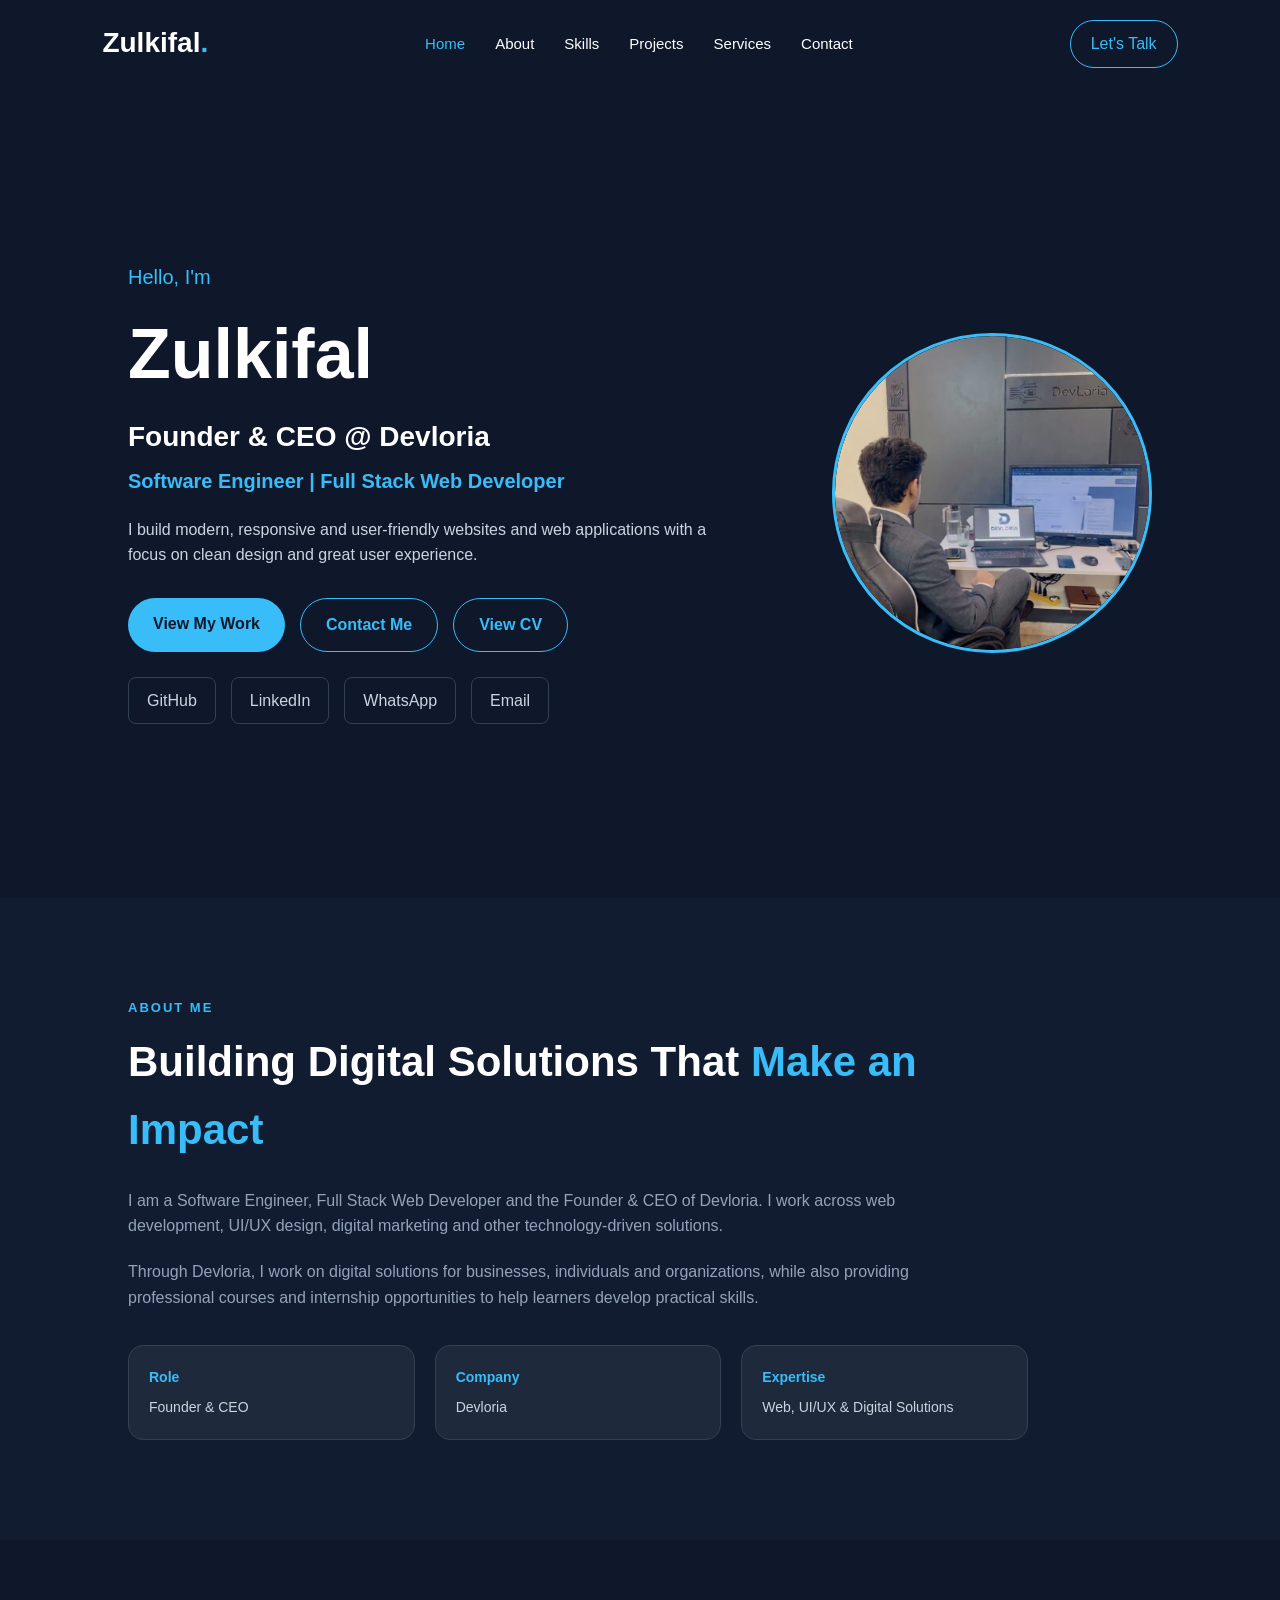
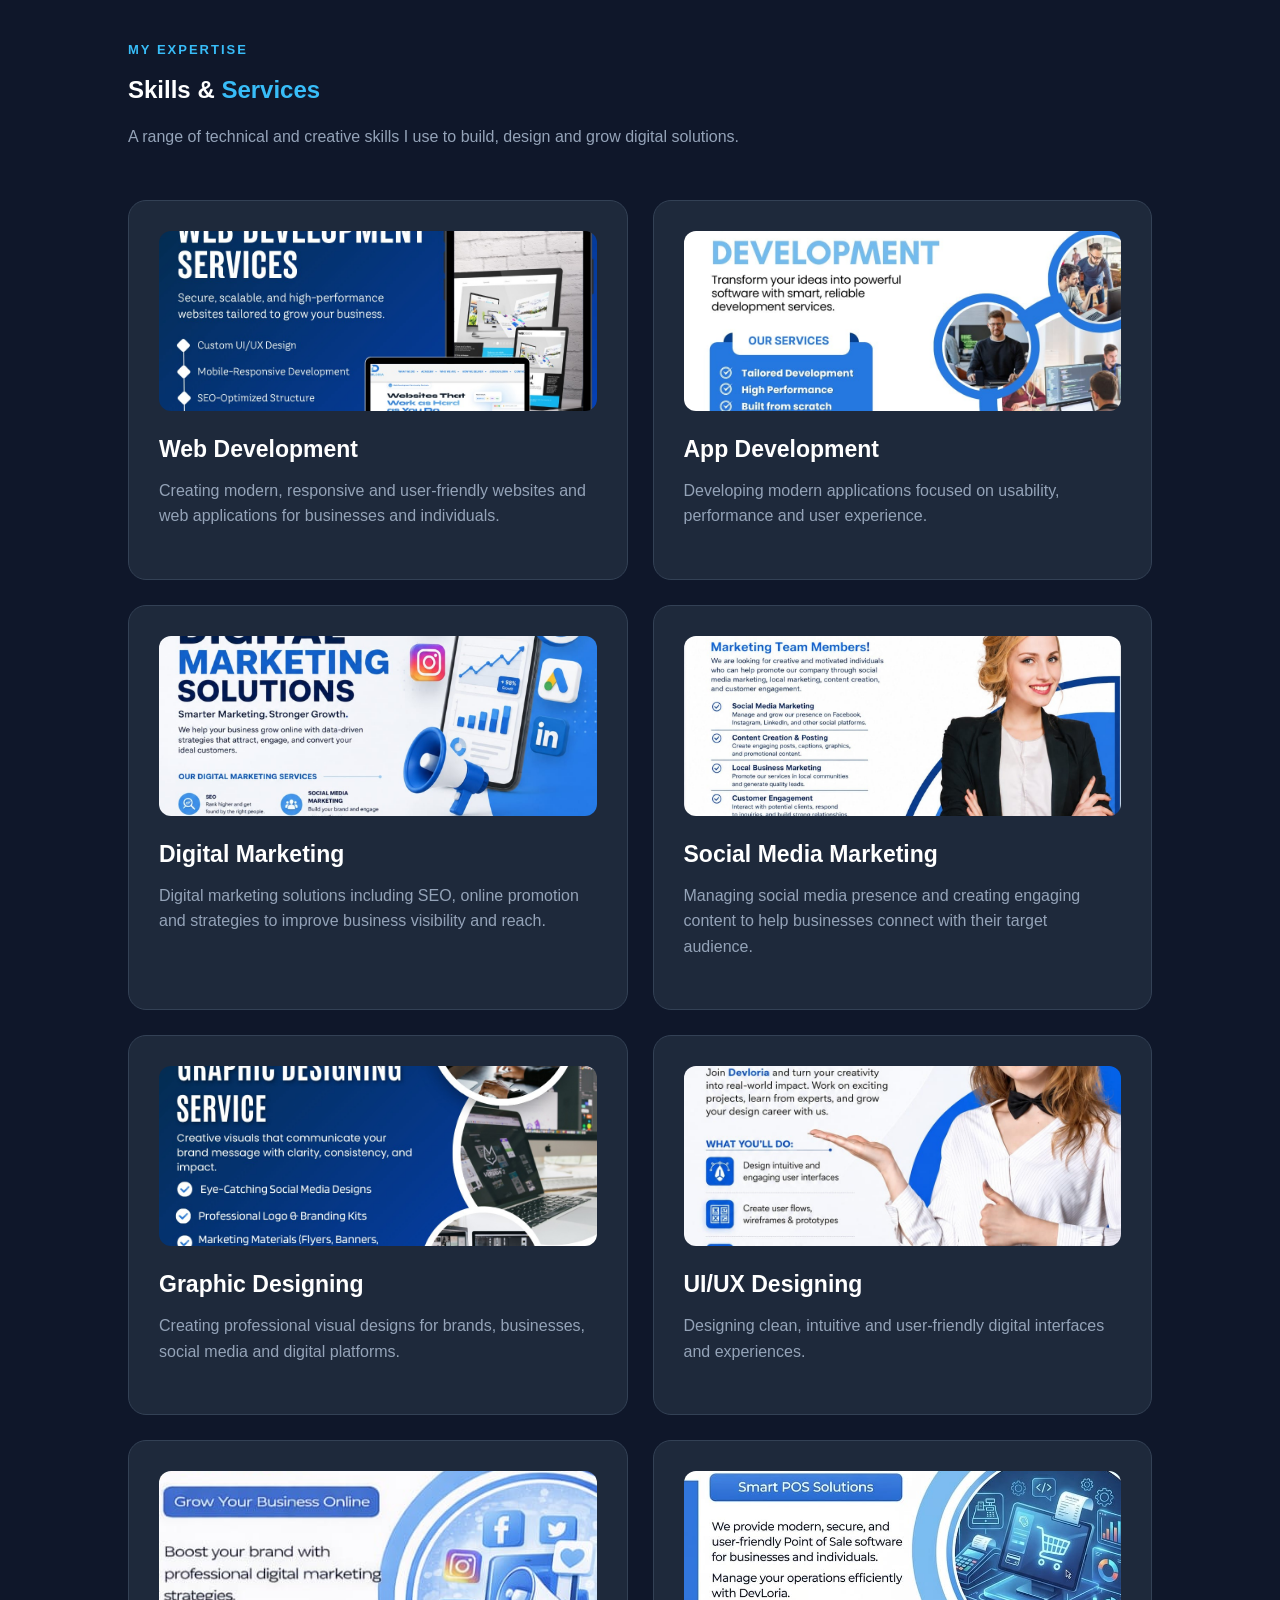
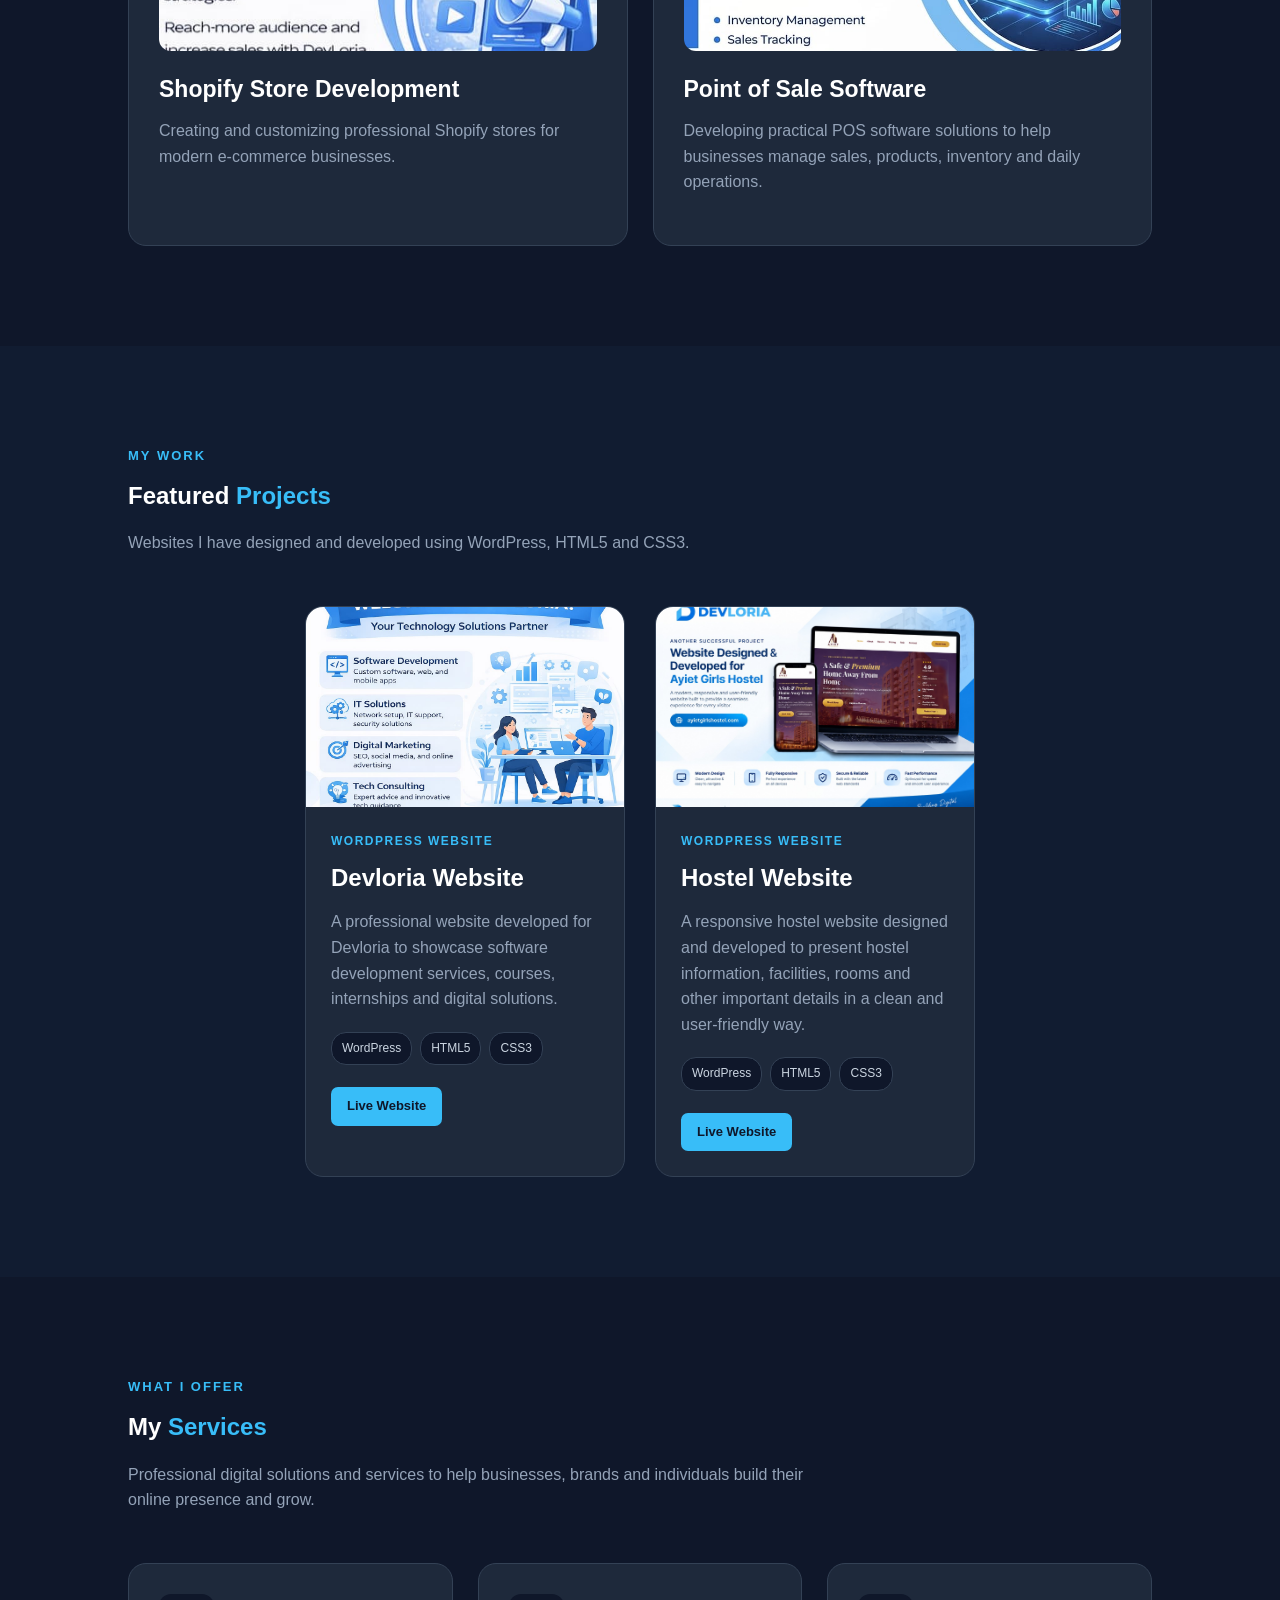
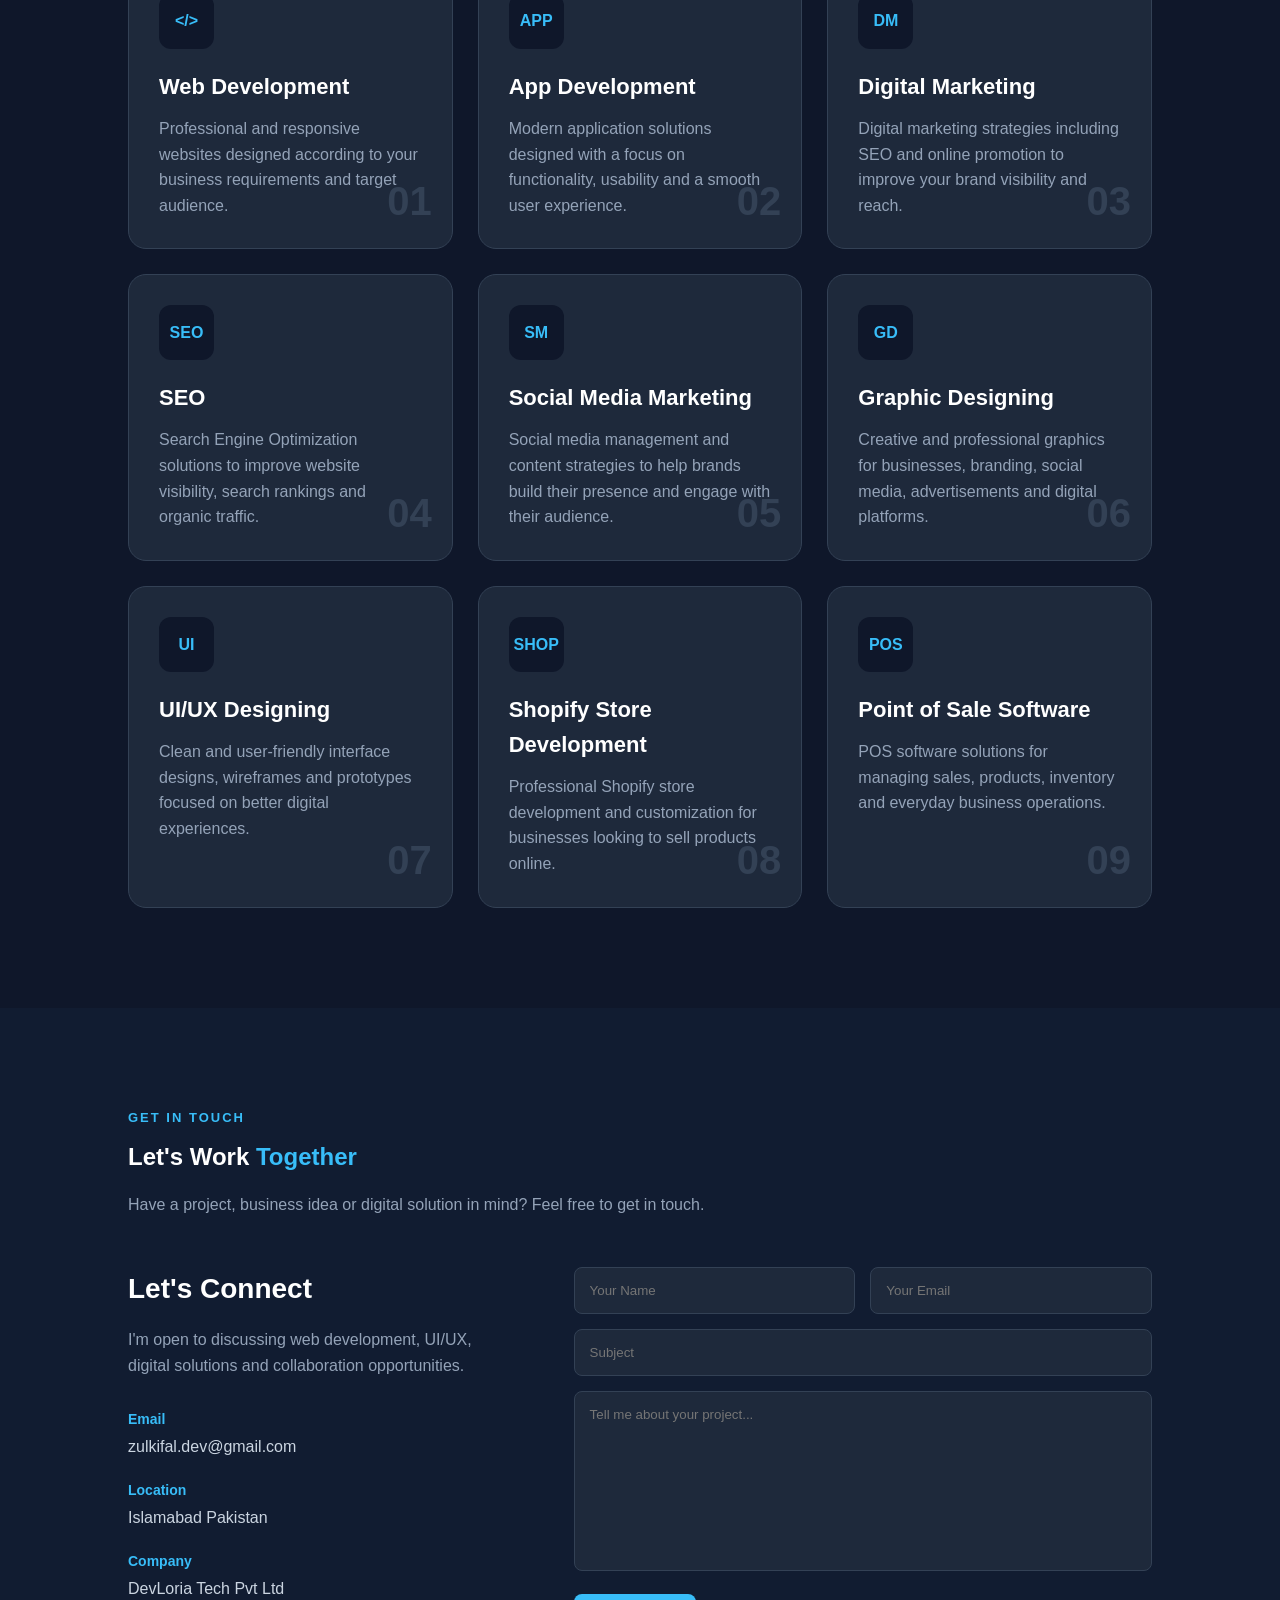
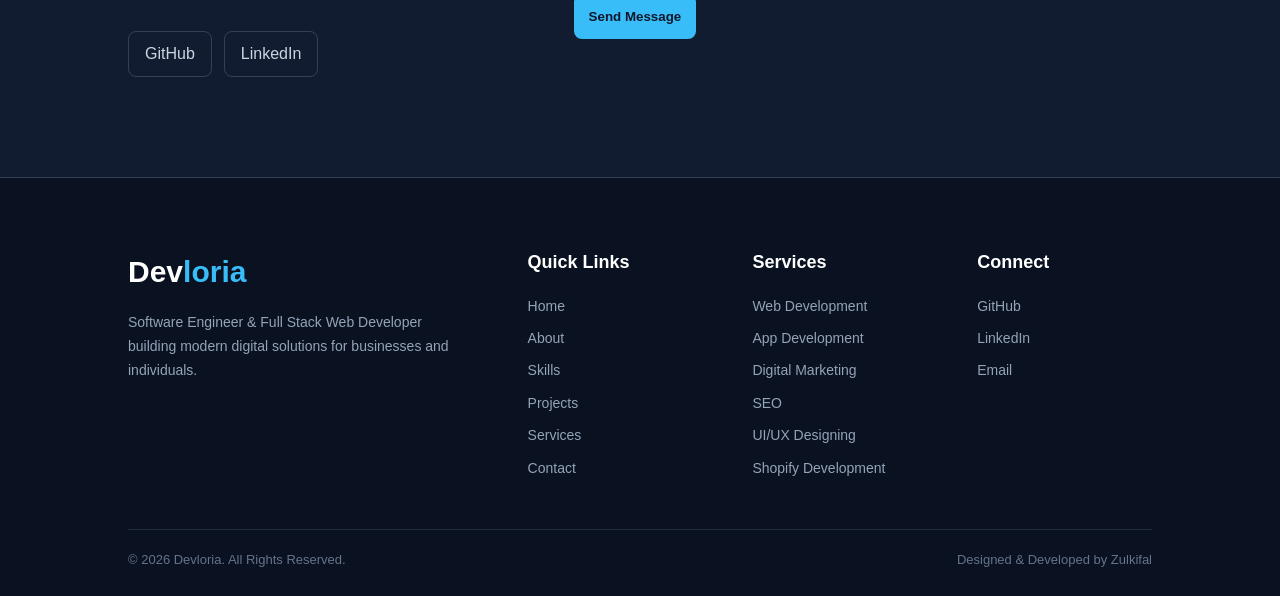
==== index.html @ 5f29190b "Initial commit" ====
<!DOCTYPE html>
<html lang="en">

<head>

    <!-- ================= BASIC META ================= -->

    <meta charset="UTF-8">

    <meta name="viewport" content="width=device-width, initial-scale=1.0">

    <meta name="author" content="Zulkifal">

    <meta
        name="description"
        content="Official portfolio of Zulkifal, Founder & CEO of Devloria, Software Engineer and Full Stack Web Developer specializing in web development, app development, UI/UX design and digital solutions."
    >

    <meta
        name="keywords"
        content="Zulkifal, Devloria, Software Engineer, Full Stack Web Developer, Web Development, App Development, UI/UX Designing, Digital Marketing, SEO, Social Media Marketing, Graphic Designing, Shopify, POS Software"
    >

    <meta name="robots" content="index, follow">


    <!-- ================= PAGE TITLE ================= -->

    <title>
        Zulkifal | Software Engineer & Full Stack Web Developer
    </title>


    <!-- ================= FAVICON ================= -->

    <link
        rel="icon"
        type="image/png"
        href="images/favicon.png"
    >


    <!-- ================= OPEN GRAPH ================= -->

    <meta
        property="og:title"
        content="Zulkifal | Software Engineer & Full Stack Web Developer"
    >

    <meta
        property="og:description"
        content="Portfolio of Zulkifal, Founder & CEO of Devloria, Software Engineer and Full Stack Web Developer."
    >

    <meta
        property="og:type"
        content="website"
    >

    <meta
        property="og:image"
        content="images/devloria.jpg"
    >


    <!-- ================= TWITTER / X ================= -->

    <meta
        name="twitter:card"
        content="summary_large_image"
    >

    <meta
        name="twitter:title"
        content="Zulkifal | Software Engineer & Full Stack Web Developer"
    >

    <meta
        name="twitter:description"
        content="Portfolio of Zulkifal, Founder & CEO of Devloria, Software Engineer and Full Stack Web Developer."
    >

    <meta
        name="twitter:image"
        content="images/devloria.jpg"
    >


    <!-- ================= CSS ================= -->

    <link
        rel="stylesheet"
        href="style.css"
    >

</head>


<body>


    <!-- =====================================================
         NAVBAR
    ====================================================== -->

    <header class="navbar">

        <div class="logo">
            Zulkifal<span>.</span>
        </div>

        <button class="menu-toggle" id="menu-toggle">
            ☰
        </button>

        <nav>

            <ul>

                <li>
                    <a href="#home">Home</a>
                </li>

                <li>
                    <a href="#about">About</a>
                </li>

                <li>
                    <a href="#skills">Skills</a>
                </li>

                <li>
                    <a href="#projects">Projects</a>
                </li>

                <li>
                    <a href="#services">Services</a>
                </li>

                <li>
                    <a href="#contact">Contact</a>
                </li>

            </ul>

        </nav>

        <a href="#contact" class="nav-btn">
            Let's Talk
        </a>

    </header>



    <!-- =====================================================
         HERO
    ====================================================== -->

    <section class="hero" id="home">

        <div class="hero-content">

            <p class="intro">
                Hello, I'm
            </p>

            <h1>
                Zulkifal
            </h1>

            <h2>
                Founder & CEO @ Devloria
            </h2>

            <h3>
                Software Engineer | Full Stack Web Developer
            </h3>

            <p class="description">
                I build modern, responsive and user-friendly
                websites and web applications with a focus on
                clean design and great user experience.
            </p>


            <div class="hero-buttons">

                <a
                    href="#projects"
                    class="primary-btn"
                >
                    View My Work
                </a>

                <a
                    href="#contact"
                    class="secondary-btn"
                >
                    Contact Me
                </a>

                <a href="files/Zulkifal-CV.pdf" class="secondary-btn" target="_blank">
    View CV
</a>

            </div>


            <div class="social-links">

                <a
                    href="https://github.com/zulkifalz"
                    target="_blank"
                >
                    GitHub
                </a>

                <a
                    href="https://www.linkedin.com/in/zulkifal-0a46193b8"
                    target="_blank"
                >
                    LinkedIn
                </a>

                <a
               href="https://wa.me/923488555061"
                  target="_blank"
>
    WhatsApp
</a>

                <a
                    href="mailto:zulkifal.dev@gmail.com"
                >
                    Email
                </a>

            </div>

        </div>


        <div class="hero-image">

            <div class="image-circle">

                <img
                    src="images/profile.jpg"
                    alt="Zulkifal"
                >

            </div>

        </div>

    </section>



    <!-- =====================================================
         ABOUT
    ====================================================== -->

    <section
        class="about"
        id="about"
    >

        <div class="about-content">

            <p class="section-tag">
                ABOUT ME
            </p>

            <h2>
                Building Digital Solutions That
                <span>Make an Impact</span>
            </h2>

            <p>
                I am a Software Engineer, Full Stack Web Developer
                and the Founder & CEO of Devloria. I work across
                web development, UI/UX design, digital marketing
                and other technology-driven solutions.
            </p>

            <p>
                Through Devloria, I work on digital solutions for
                businesses, individuals and organizations, while
                also providing professional courses and internship
                opportunities to help learners develop practical skills.
            </p>


            <div class="about-info">

                <div>

                    <strong>
                        Role
                    </strong>

                    <span>
                        Founder & CEO
                    </span>

                </div>


                <div>

                    <strong>
                        Company
                    </strong>

                    <span>
                        Devloria
                    </span>

                </div>


                <div>

                    <strong>
                        Expertise
                    </strong>

                    <span>
                        Web, UI/UX & Digital Solutions
                    </span>

                </div>

            </div>

        </div>

    </section>



    <!-- =====================================================
         SKILLS
    ====================================================== -->

    <section
        class="skills"
        id="skills"
    >

        <div class="section-heading">

            <p class="section-tag">
                MY EXPERTISE
            </p>

            <h2>
                Skills & <span>Services</span>
            </h2>

            <p>
                A range of technical and creative skills I use to
                build, design and grow digital solutions.
            </p>

        </div>


        <div class="skills-grid">


            <!-- 01 Web Development -->

            <div class="skill-category">

                <div class="skill-image">

                    <img
                        src="images/web-development.jpg"
                        alt="Web Development"
                    >

                </div>

                <h3>
                    Web Development
                </h3>

                <p>
                    Creating modern, responsive and user-friendly
                    websites and web applications for businesses
                    and individuals.
                </p>

            </div>



            <!-- 02 App Development -->

            <div class="skill-category">

                <div class="skill-image">

                    <img
                        src="images/app-development.jpg"
                        alt="App Development"
                    >

                </div>

                <h3>
                    App Development
                </h3>

                <p>
                    Developing modern applications focused on
                    usability, performance and user experience.
                </p>

            </div>



            <!-- 03 Digital Marketing -->

            <div class="skill-category">

                <div class="skill-image">

                    <img
                        src="images/digital-marketing.jpg"
                        alt="Digital Marketing"
                    >

                </div>

                <h3>
                    Digital Marketing
                </h3>

                <p>
                    Digital marketing solutions including SEO,
                    online promotion and strategies to improve
                    business visibility and reach.
                </p>

            </div>



            



            <!-- 05 Social Media Marketing -->

            <div class="skill-category">

                <div class="skill-image">

                    <img
                        src="images/social-media-marketing.jpg"
                        alt="Social Media Marketing"
                    >

                </div>

                <h3>
                    Social Media Marketing
                </h3>

                <p>
                    Managing social media presence and creating
                    engaging content to help businesses connect
                    with their target audience.
                </p>

            </div>



            <!-- 06 Graphic Designing -->

            <div class="skill-category">

                <div class="skill-image">

                    <img
                        src="images/graphic-designing.jpg"
                        alt="Graphic Designing"
                    >

                </div>

                <h3>
                    Graphic Designing
                </h3>

                <p>
                    Creating professional visual designs for brands,
                    businesses, social media and digital platforms.
                </p>

            </div>



            <!-- 07 UI/UX Designing -->

            <div class="skill-category">

                <div class="skill-image">

                    <img
                        src="images/uiux-designing.jpg"
                        alt="UI/UX Designing"
                    >

                </div>

                <h3>
                    UI/UX Designing
                </h3>

                <p>
                    Designing clean, intuitive and user-friendly
                    digital interfaces and experiences.
                </p>

            </div>



            <!-- 08 Shopify Store Development -->

            <div class="skill-category">

                <div class="skill-image">

                    <img
                        src="images/shopify.jpg"
                        alt="Shopify Store Development"
                    >

                </div>

                <h3>
                    Shopify Store Development
                </h3>

                <p>
                    Creating and customizing professional Shopify
                    stores for modern e-commerce businesses.
                </p>

            </div>



            <!-- 09 Point of Sale Software -->

            <div class="skill-category">

                <div class="skill-image">

                    <img
                        src="images/pos-software.jpg"
                        alt="Point of Sale Software"
                    >

                </div>

                <h3>
                    Point of Sale Software
                </h3>

                <p>
                    Developing practical POS software solutions
                    to help businesses manage sales, products,
                    inventory and daily operations.
                </p>

            </div>

        </div>

    </section>



    <!-- =====================================================
         PROJECTS
    ====================================================== -->

    <section
        class="projects"
        id="projects"
    >

        <div class="section-heading">

            <p class="section-tag">
                MY WORK
            </p>

            <h2>
                Featured <span>Projects</span>
            </h2>

            <p>
                Websites I have designed and developed using
                WordPress, HTML5 and CSS3.
            </p>

        </div>


        <div class="project-container">


            <!-- Project 1 -->

            <div class="project-card">

                <div class="project-image">

                    <img
                        src="images/devloria.jpg"
                        alt="Devloria Website"
                    >

                </div>


                <div class="project-content">

                    <p class="project-type">
                        WORDPRESS WEBSITE
                    </p>

                    <h3>
                        Devloria Website
                    </h3>

                    <p>
                        A professional website developed for Devloria
                        to showcase software development services,
                        courses, internships and digital solutions.
                    </p>


                    <div class="project-tech">

                        <span>
                            WordPress
                        </span>

                        <span>
                            HTML5
                        </span>

                        <span>
                            CSS3
                        </span>

                    </div>


                    <div class="project-buttons">

                        <a
                            href="https://www.devloria.com"
                            class="project-btn"
                            target="_blank"
                        >
                            Live Website
                        </a>

                    </div>

                </div>

            </div>



            <!-- Project 2 -->

            <div class="project-card">

                <div class="project-image">

                    <img
                        src="images/hostel.jpg"
                        alt="Hostel Website"
                    >

                </div>


                <div class="project-content">

                    <p class="project-type">
                        WORDPRESS WEBSITE
                    </p>

                    <h3>
                        Hostel Website
                    </h3>

                    <p>
                        A responsive hostel website designed and
                        developed to present hostel information,
                        facilities, rooms and other important details
                        in a clean and user-friendly way.
                    </p>


                    <div class="project-tech">

                        <span>
                            WordPress
                        </span>

                        <span>
                            HTML5
                        </span>

                        <span>
                            CSS3
                        </span>

                    </div>


                    <div class="project-buttons">

                        <a
                            href="https://www.ayietgirlshostel.com"
                            class="project-btn"
                            target="_blank"
                        >
                            Live Website
                        </a>

                    </div>

                </div>

            </div>

        </div>

    </section>



    <!-- =====================================================
         SERVICES
    ====================================================== -->

    <section
        class="services"
        id="services"
    >

        <div class="section-heading">

            <p class="section-tag">
                WHAT I OFFER
            </p>

            <h2>
                My <span>Services</span>
            </h2>

            <p>
                Professional digital solutions and services to help
                businesses, brands and individuals build their
                online presence and grow.
            </p>

        </div>


        <div class="services-grid">


            <!-- 01 -->

            <div class="service-card">

                <div class="service-icon">
                    &lt;/&gt;
                </div>

                <h3>
                    Web Development
                </h3>

                <p>
                    Professional and responsive websites designed
                    according to your business requirements and
                    target audience.
                </p>

                <span class="service-number">
                    01
                </span>

            </div>



            <!-- 02 -->

            <div class="service-card">

                <div class="service-icon">
                    APP
                </div>

                <h3>
                    App Development
                </h3>

                <p>
                    Modern application solutions designed with a
                    focus on functionality, usability and a smooth
                    user experience.
                </p>

                <span class="service-number">
                    02
                </span>

            </div>



            <!-- 03 -->

            <div class="service-card">

                <div class="service-icon">
                    DM
                </div>

                <h3>
                    Digital Marketing
                </h3>

                <p>
                    Digital marketing strategies including SEO and
                    online promotion to improve your brand visibility
                    and reach.
                </p>

                <span class="service-number">
                    03
                </span>

            </div>



            <!-- 04 -->

            <div class="service-card">

                <div class="service-icon">
                    SEO
                </div>

                <h3>
                    SEO
                </h3>

                <p>
                    Search Engine Optimization solutions to improve
                    website visibility, search rankings and organic
                    traffic.
                </p>

                <span class="service-number">
                    04
                </span>

            </div>



            <!-- 05 -->

            <div class="service-card">

                <div class="service-icon">
                    SM
                </div>

                <h3>
                    Social Media Marketing
                </h3>

                <p>
                    Social media management and content strategies
                    to help brands build their presence and engage
                    with their audience.
                </p>

                <span class="service-number">
                    05
                </span>

            </div>



            <!-- 06 -->

            <div class="service-card">

                <div class="service-icon">
                    GD
                </div>

                <h3>
                    Graphic Designing
                </h3>

                <p>
                    Creative and professional graphics for businesses,
                    branding, social media, advertisements and
                    digital platforms.
                </p>

                <span class="service-number">
                    06
                </span>

            </div>



            <!-- 07 -->

            <div class="service-card">

                <div class="service-icon">
                    UI
                </div>

                <h3>
                    UI/UX Designing
                </h3>

                <p>
                    Clean and user-friendly interface designs,
                    wireframes and prototypes focused on better
                    digital experiences.
                </p>

                <span class="service-number">
                    07
                </span>

            </div>



            <!-- 08 -->

            <div class="service-card">

                <div class="service-icon">
                    SHOP
                </div>

                <h3>
                    Shopify Store Development
                </h3>

                <p>
                    Professional Shopify store development and
                    customization for businesses looking to sell
                    products online.
                </p>

                <span class="service-number">
                    08
                </span>

            </div>



            <!-- 09 -->

            <div class="service-card">

                <div class="service-icon">
                    POS
                </div>

                <h3>
                    Point of Sale Software
                </h3>

                <p>
                    POS software solutions for managing sales,
                    products, inventory and everyday business
                    operations.
                </p>

                <span class="service-number">
                    09
                </span>

            </div>

        </div>

    </section>



    <!-- =====================================================
         CONTACT
    ====================================================== -->

    <section
        class="contact"
        id="contact"
    >

        <div class="section-heading">

            <p class="section-tag">
                GET IN TOUCH
            </p>

            <h2>
                Let's Work <span>Together</span>
            </h2>

            <p>
                Have a project, business idea or digital solution
                in mind? Feel free to get in touch.
            </p>

        </div>


        <!-- IMPORTANT: Contact Container -->

        <div class="contact-container">


            <!-- Contact Information -->

            <div class="contact-info">

                <h3>
                    Let's Connect
                </h3>

                <p>
                    I'm open to discussing web development, UI/UX,
                    digital solutions and collaboration opportunities.
                </p>


                <div class="contact-item">

                    <strong>
                        Email
                    </strong>

                    <span>
                        zulkifal.dev@gmail.com
                    </span>

                </div>


                <div class="contact-item">

                    <strong>
                        Location
                    </strong>

                    <span>
                        Islamabad Pakistan
                    </span>

                </div>


                <div class="contact-item">

                    <strong>
                        Company
                    </strong>

                    <span>
                        DevLoria Tech Pvt Ltd
                    </span>

                </div>


                <div class="contact-socials">

                    <a
                        href="https://github.com/zulkifalz"
                        target="_blank"
                    >
                        GitHub
                    </a>

                    <a
                        href="https://www.linkedin.com/in/zulkifal-0a46193b8"
                        target="_blank"
                    >
                        LinkedIn
                    </a>

                </div>

            </div>



            <!-- Contact Form -->

            <form
                class="contact-form"
                action="https://formspree.io/f/xgavlnwz"
                method="POST"
            >

                <div class="form-row">

                    <input
                        type="text"
                        name="name"
                        placeholder="Your Name"
                        required
                    >

                    <input
                        type="email"
                        name="email"
                        placeholder="Your Email"
                        required
                    >

                </div>


                <input
                    type="text"
                    name="subject"
                    placeholder="Subject"
                    required
                >


                <textarea
                    name="message"
                    placeholder="Tell me about your project..."
                    required
                ></textarea>


                <button type="submit">
                    Send Message
                </button>

            </form>

        </div>

    </section>



    <!-- =====================================================
         FOOTER
    ====================================================== -->

    <footer class="footer">

        <div class="footer-container">


            <!-- Brand -->

            <div class="footer-brand">

                <div class="footer-logo">
                    Dev<span>loria</span>
                </div>

                <p>
                    Software Engineer & Full Stack Web Developer
                    building modern digital solutions for businesses
                    and individuals.
                </p>

            </div>



            <!-- Quick Links -->

            <div class="footer-links">

                <h3>
                    Quick Links
                </h3>

                <a href="#home">
                    Home
                </a>

                <a href="#about">
                    About
                </a>

                <a href="#skills">
                    Skills
                </a>

                <a href="#projects">
                    Projects
                </a>

                <a href="#services">
                    Services
                </a>

                <a href="#contact">
                    Contact
                </a>

            </div>



            <!-- Services -->

            <div class="footer-links">

                <h3>
                    Services
                </h3>

                <a href="#services">
                    Web Development
                </a>

                <a href="#services">
                    App Development
                </a>

                <a href="#services">
                    Digital Marketing
                </a>

                <a href="#services">
                    SEO
                </a>

                <a href="#services">
                    UI/UX Designing
                </a>

                <a href="#services">
                    Shopify Development
                </a>

            </div>



            <!-- Connect -->

            <div class="footer-links">

                <h3>
                    Connect
                </h3>

                <a
                    href="https://github.com/zulkifalz"
                    target="_blank"
                >
                    GitHub
                </a>

                <a
                    href="https://www.linkedin.com/in/zulkifal-0a46193b8"
                    target="_blank"
                >
                    LinkedIn
                </a>

                <a
                    href="mailto:zulkifal.dev@gmail.com"
                >
                    Email
                </a>

            </div>

        </div>



        <!-- Footer Bottom -->

        <div class="footer-bottom">

            <p>
                © 2026 Devloria. All Rights Reserved.
            </p>

            <p>
                Designed & Developed by Zulkifal
            </p>

        </div>

    </footer>



    <!-- =====================================================
         JAVASCRIPT
    ====================================================== -->

    <script src="script.js"></script>

</body>

</html>
---- style.css ----
/* =========================================================
   GLOBAL / RESET
========================================================= */

* {
    margin: 0;
    padding: 0;
    box-sizing: border-box;
}

html {
    scroll-behavior: smooth;
}

body {
    font-family: Arial, sans-serif;
    background: #0f172a;
    color: white;
    line-height: 1.6;
}

a {
    text-decoration: none;
    color: inherit;
}

section {
    padding: 100px 10%;
}


/* =========================================================
   NAVBAR
========================================================= */

.navbar {
    width: 100%;
    padding: 20px 8%;
    display: flex;
    align-items: center;
    justify-content: space-between;
    position: sticky;
    top: 0;
    background: #0f172a;
    z-index: 1000;
}

.logo {
    font-size: 28px;
    font-weight: bold;
}

.logo span {
    color: #38bdf8;
}

nav ul {
    display: flex;
    gap: 30px;
    list-style: none;
}

nav ul li a {
    font-size: 15px;
    transition: 0.3s;
}

nav ul li a:hover {
    color: #38bdf8;
}

.nav-btn {
    padding: 10px 20px;
    border: 1px solid #38bdf8;
    border-radius: 25px;
    color: #38bdf8;
    transition: 0.3s;
}

.nav-btn:hover {
    background: #38bdf8;
    color: #0f172a;
}

nav ul li a.active {
    color: #38bdf8;
}


/* Mobile Menu Button */

.menu-toggle {
    display: none;
    background: transparent;
    color: #38bdf8;
    border: 1px solid #334155;
    font-size: 24px;
    width: 45px;
    height: 45px;
    border-radius: 8px;
    cursor: pointer;
}

@media (max-width: 800px) {

    nav ul li a.active {
        color: #38bdf8;
        background: #1e293b;
    }

}

/* =========================================================
   HERO
========================================================= */

.hero {
    min-height: 90vh;
    display: flex;
    align-items: center;
    justify-content: space-between;
    gap: 50px;
}

.hero-content {
    max-width: 650px;
}

.intro {
    font-size: 20px;
    color: #38bdf8;
}

.hero h1 {
    font-size: 70px;
    margin: 5px 0;
}

.hero h2 {
    font-size: 28px;
    margin-bottom: 5px;
}

.hero h3 {
    font-size: 20px;
    color: #38bdf8;
    margin-bottom: 20px;
}

.description {
    color: #cbd5e1;
    max-width: 600px;
}

.hero-buttons {
    margin-top: 30px;
    display: flex;
    gap: 15px;
}

.primary-btn,
.secondary-btn {
    padding: 13px 25px;
    border-radius: 30px;
    font-weight: bold;
}

.primary-btn {
    background: #38bdf8;
    color: #0f172a;
}

.secondary-btn {
    border: 1px solid #38bdf8;
    color: #38bdf8;
}

.primary-btn:hover {
    opacity: 0.9;
}

.secondary-btn:hover {
    background: #38bdf8;
    color: #0f172a;
}


/* Hero Image */

.hero-image {
    display: flex;
    justify-content: center;
    align-items: center;
}

.image-circle {
    width: 320px;
    height: 320px;
    border-radius: 50%;
    border: 3px solid #38bdf8;
    display: flex;
    justify-content: center;
    align-items: center;
    overflow: hidden;
}

.image-circle img {
    width: 100%;
    height: 100%;
    object-fit: cover;
    border-radius: 50%;
}


/* Social Links */

.social-links {
    display: flex;
    gap: 15px;
    margin-top: 25px;
}

.social-links a {
    padding: 10px 18px;
    border: 1px solid #334155;
    border-radius: 8px;
    color: #cbd5e1;
    transition: 0.3s;
}

.social-links a:hover {
    color: #38bdf8;
    border-color: #38bdf8;
    transform: translateY(-3px);
}


/* =========================================================
   SECTION HEADINGS
========================================================= */

.section-heading {
    max-width: 700px;
    margin-bottom: 50px;
}

.section-heading h2 {
    margin-bottom: 15px;
}

.section-heading h2 span {
    color: #38bdf8;
}

.section-heading > p:not(.section-tag) {
    color: #94a3b8;
}

.section-tag {
    color: #38bdf8;
    font-size: 13px;
    font-weight: bold;
    letter-spacing: 2px;
    margin-bottom: 10px;
}


/* =========================================================
   ABOUT
========================================================= */

.about {
    background: #111c31;
}

.about-content {
    max-width: 900px;
}

.about-content h2 {
    font-size: 42px;
    margin-bottom: 25px;
}

.about-content h2 span {
    color: #38bdf8;
}

.about-content > p:not(.section-tag) {
    color: #94a3b8;
    margin-bottom: 20px;
    max-width: 850px;
}

.about-info {
    display: grid;
    grid-template-columns: repeat(3, 1fr);
    gap: 20px;
    margin-top: 35px;
}

.about-info div {
    background: #1e293b;
    border: 1px solid #334155;
    border-radius: 15px;
    padding: 20px;
}

.about-info strong {
    display: block;
    color: #38bdf8;
    margin-bottom: 5px;
    font-size: 14px;
}

.about-info span {
    color: #cbd5e1;
    font-size: 14px;
}


/* =========================================================
   SKILLS
========================================================= */

.skills {
    background: #0f172a;
}

.skills-grid {
    display: grid;
    grid-template-columns: repeat(2, 1fr);
    gap: 25px;
}

.skill-category {
    background: #1e293b;
    border: 1px solid #334155;
    border-radius: 18px;
    padding: 30px;
    transition: 0.3s;
}

.skill-category:hover {
    transform: translateY(-8px);
    border-color: #38bdf8;
}

.skill-image {
    width: 100%;
    height: 180px;
    overflow: hidden;
    border-radius: 12px;
    margin-bottom: 20px;
    background: #0f172a;
}

.skill-image img {
    width: 100%;
    height: 100%;
    object-fit: cover;
    display: block;
    transition: 0.4s;
}

.skill-category:hover .skill-image img {
    transform: scale(1.05);
}

.skill-category h3 {
    font-size: 23px;
    margin-bottom: 10px;
}

.skill-category > p {
    color: #94a3b8;
    margin-bottom: 20px;
}


/* =========================================================
   PROJECTS
========================================================= */

.projects {
    background: #111c31;
}

.project-container {
    display: grid;
    grid-template-columns: repeat(2, 320px);
    gap: 30px;
    justify-content: center;
}

.project-card {
    background: #1e293b;
    border: 1px solid #334155;
    border-radius: 18px;
    overflow: hidden;
    transition: 0.3s;
}

.project-card:hover {
    transform: translateY(-8px);
    border-color: #38bdf8;
}

.project-image {
    height: 200px;
    overflow: hidden;
    background: #0f172a;
}

.project-image img {
    width: 100%;
    height: 100%;
    object-fit: cover;
    display: block;
    transition: 0.4s;
}

.project-card:hover .project-image img {
    transform: scale(1.05);
}

.project-content {
    padding: 25px;
}

.project-type {
    color: #38bdf8;
    font-size: 12px;
    font-weight: bold;
    letter-spacing: 1.5px;
    margin-bottom: 8px;
}

.project-content h3 {
    font-size: 24px;
    margin-bottom: 12px;
}

.project-content > p:not(.project-type) {
    color: #94a3b8;
    margin-bottom: 20px;
}

.project-tech {
    display: flex;
    flex-wrap: wrap;
    gap: 8px;
    margin-bottom: 22px;
}

.project-tech span {
    padding: 6px 10px;
    background: #0f172a;
    border: 1px solid #334155;
    border-radius: 15px;
    font-size: 12px;
    color: #cbd5e1;
}

.project-buttons {
    display: flex;
    gap: 10px;
}

.project-btn {
    padding: 9px 16px;
    background: #38bdf8;
    color: #0f172a;
    border-radius: 7px;
    font-size: 13px;
    font-weight: bold;
    transition: 0.3s;
}

.project-btn:hover {
    opacity: 0.85;
    transform: translateY(-2px);
}


/* =========================================================
   SERVICES
========================================================= */

.services {
    background: #0f172a;
}

.services-grid {
    display: grid;
    grid-template-columns: repeat(3, 1fr);
    gap: 25px;
}

.service-card {
    position: relative;
    background: #1e293b;
    border: 1px solid #334155;
    border-radius: 18px;
    padding: 30px;
    overflow: hidden;
    transition: 0.3s;
}

.service-card:hover {
    transform: translateY(-8px);
    border-color: #38bdf8;
}

.service-icon {
    width: 55px;
    height: 55px;
    display: flex;
    align-items: center;
    justify-content: center;
    background: #0f172a;
    border-radius: 12px;
    color: #38bdf8;
    font-weight: bold;
    margin-bottom: 20px;
}

.service-card h3 {
    font-size: 22px;
    margin-bottom: 12px;
}

.service-card p {
    color: #94a3b8;
}

.service-number {
    position: absolute;
    right: 20px;
    bottom: 15px;
    font-size: 40px;
    font-weight: bold;
    color: #334155;
}


/* =========================================================
   CONTACT
========================================================= */

.contact {
    background: #111c31;
}

.contact-container {
    display: grid;
    grid-template-columns: 0.8fr 1.2fr;
    gap: 60px;
    align-items: start;
}

.contact-info h3 {
    font-size: 28px;
    margin-bottom: 15px;
}

.contact-info > p {
    color: #94a3b8;
    margin-bottom: 30px;
}

.contact-item {
    display: flex;
    flex-direction: column;
    gap: 3px;
    margin-bottom: 20px;
}

.contact-item strong {
    color: #38bdf8;
    font-size: 14px;
}

.contact-item span {
    color: #cbd5e1;
}

.contact-socials {
    display: flex;
    gap: 12px;
    margin-top: 30px;
}

.contact-socials a {
    padding: 9px 16px;
    border: 1px solid #334155;
    border-radius: 8px;
    color: #cbd5e1;
    transition: 0.3s;
}

.contact-socials a:hover {
    color: #38bdf8;
    border-color: #38bdf8;
}


/* Contact Form */

.contact-form {
    width: 100%;
    max-width: 100%;
    margin-top: 0;
}

.form-row {
    display: grid;
    grid-template-columns: 1fr 1fr;
    gap: 15px;
    margin-bottom: 15px;
}

.contact-form input,
.contact-form textarea {
    width: 100%;
    padding: 15px;
    border: 1px solid #334155;
    outline: none;
    border-radius: 8px;
    background: #1e293b;
    color: white;
    font-family: inherit;
    transition: 0.3s;
}

/* Subject field */
.contact-form > input {
    margin-bottom: 15px;
}

/* Message field */
.contact-form textarea {
    height: 180px;
    resize: none;
    margin-bottom: 15px;
}

.contact-form input:focus,
.contact-form textarea:focus {
    border-color: #38bdf8;
}

.contact-form button {
    padding: 15px;
    border: none;
    border-radius: 8px;
    background: #38bdf8;
    color: #0f172a;
    font-weight: bold;
    cursor: pointer;
    transition: 0.3s;
}

.contact-form button:hover {
    transform: translateY(-2px);
}

/* =========================================================
   FOOTER
========================================================= */

.footer {
    width: 100%;
    background: #0a1120;
    padding: 70px 10% 25px;
    border-top: 1px solid #334155;
}

.footer-container {
    width: 100%;
    max-width: 1200px;
    margin: 0 auto;

    display: grid;
    grid-template-columns: 2fr 1fr 1fr 1fr;
    gap: 50px;
}

.footer-brand {
    width: 100%;
}

.footer-logo {
    font-size: 30px;
    font-weight: bold;
    margin-bottom: 15px;
}

.footer-logo span {
    color: #38bdf8;
}

.footer-brand p {
    max-width: 330px;
    color: #94a3b8;
    font-size: 14px;
    line-height: 1.7;
}

.footer-links {
    display: flex;
    flex-direction: column;
    gap: 10px;
}

.footer-links h3 {
    color: white;
    font-size: 18px;
    margin-bottom: 8px;
}

.footer-links a {
    width: fit-content;
    color: #94a3b8;
    font-size: 14px;
    transition: 0.3s;
}

.footer-links a:hover {
    color: #38bdf8;
    transform: translateX(4px);
}

.footer-bottom {
    width: 100%;
    max-width: 1200px;
    margin: 50px auto 0;
    padding-top: 20px;

    border-top: 1px solid #1e293b;

    display: flex;
    justify-content: space-between;
    align-items: center;
    gap: 20px;
}

.footer-bottom p {
    margin: 0;
    color: #64748b;
    font-size: 13px;
}


/* =========================================================
   SCROLL TO TOP
========================================================= */

.scroll-top {
    position: fixed;
    right: 25px;
    bottom: 25px;

    width: 45px;
    height: 45px;

    border-radius: 50%;
    border: none;

    background: #38bdf8;
    color: #0f172a;

    font-size: 22px;
    font-weight: bold;

    display: flex;
    align-items: center;
    justify-content: center;

    opacity: 0;
    visibility: hidden;

    transition: 0.3s;
    z-index: 999;
}

.scroll-top.show {
    opacity: 1;
    visibility: visible;
}

.scroll-top:hover {
    transform: translateY(-4px);
}


/* =========================================================
   SCROLL REVEAL ANIMATION
========================================================= */

.animate {
    opacity: 0;
    transform: translateY(40px);

    transition:
        opacity 0.7s ease,
        transform 0.7s ease;
}

.animate.visible {
    opacity: 1;
    transform: translateY(0);
}


/* =========================================================
   TABLET / MOBILE
========================================================= */

@media (max-width: 1000px) {

    .hero {
        gap: 30px;
    }

    .hero h1 {
        font-size: 55px;
    }

    .image-circle {
        width: 270px;
        height: 270px;
    }

    .services-grid {
        grid-template-columns: repeat(2, 1fr);
    }

    .footer-container {
        grid-template-columns: 1.5fr 1fr 1fr;
    }

}


/* =========================================================
   MOBILE 800px
========================================================= */

@media (max-width: 800px) {

    section {
        padding: 80px 8%;
    }


    /* Navbar */

    .menu-toggle {
        display: block;
    }

    .navbar {
        position: sticky;
    }

    nav {
        position: absolute;
        top: 80px;
        left: 0;

        width: 100%;

        background: #0f172a;

        padding: 20px;

        display: none;

        border-top: 1px solid #334155;
    }

    nav.active {
        display: block;
    }

    nav ul {
        display: flex;
        flex-direction: column;
        gap: 5px;
    }

    nav ul li a {
        display: block;
        padding: 12px;
        border-radius: 8px;
    }

    nav ul li a:hover {
        background: #1e293b;
    }

    .nav-btn {
        display: none;
    }


    /* Hero */

    .hero {
        min-height: auto;
        flex-direction: column;
        text-align: center;
        padding-top: 80px;
        padding-bottom: 80px;
    }

    .hero-content {
        max-width: 100%;
    }

    .hero h1 {
        font-size: 50px;
    }

    .hero h2 {
        font-size: 24px;
    }

    .hero h3 {
        font-size: 18px;
    }

    .description {
        margin: 0 auto;
    }

    .hero-buttons {
        justify-content: center;
        flex-wrap: wrap;
    }

    .social-links {
        justify-content: center;
        flex-wrap: wrap;
    }

    .image-circle {
        width: 260px;
        height: 260px;
    }


    /* About */

    .about-content h2 {
        font-size: 34px;
    }

    .about-info {
        grid-template-columns: 1fr;
    }


    /* Skills */

    .skills-grid {
        grid-template-columns: 1fr;
    }


    /* Projects */

    .project-container {
        grid-template-columns: 1fr;
        justify-content: center;
    }

    .project-card {
        width: 100%;
        max-width: 400px;
        margin: 0 auto;
    }


    /* Services */

    .services-grid {
        grid-template-columns: 1fr;
    }


    /* Contact */

    .contact-container {
        grid-template-columns: 1fr;
        gap: 40px;
    }

    .form-row {
        grid-template-columns: 1fr;
    }


    /* Footer */

    .footer {
        padding: 55px 8% 25px;
    }

    .footer-container {
        grid-template-columns: 1fr 1fr;
        gap: 35px 25px;
    }

    .footer-brand {
        grid-column: 1 / -1;
    }

    .footer-bottom {
        flex-direction: column;
        text-align: center;
        margin-top: 40px;
    }

}


/* =========================================================
   SMALL MOBILE 500px
========================================================= */

@media (max-width: 500px) {

    .logo {
        font-size: 24px;
    }

    section {
        padding: 70px 6%;
    }

    .hero h1 {
        font-size: 42px;
    }

    .hero h2 {
        font-size: 21px;
    }

    .hero h3 {
        font-size: 16px;
    }

    .image-circle {
        width: 220px;
        height: 220px;
    }

    .hero-buttons {
        flex-direction: column;
        align-items: center;
    }

    .primary-btn,
    .secondary-btn {
        width: 200px;
        text-align: center;
    }

    .social-links {
        gap: 8px;
    }

    .social-links a {
        padding: 8px 12px;
        font-size: 13px;
    }

    .about-content h2 {
        font-size: 29px;
    }

    .section-heading h2 {
        font-size: 30px;
    }

    .project-content {
        padding: 20px;
    }

    .project-content h3 {
        font-size: 21px;
    }

    .project-buttons {
        flex-direction: column;
    }

    .project-btn {
        text-align: center;
    }

    .footer-container {
        grid-template-columns: 1fr;
    }

    .footer-brand {
        grid-column: auto;
    }

    .footer-bottom {
        gap: 8px;
    }

    .footer-bottom p {
        font-size: 12px;
    }

}
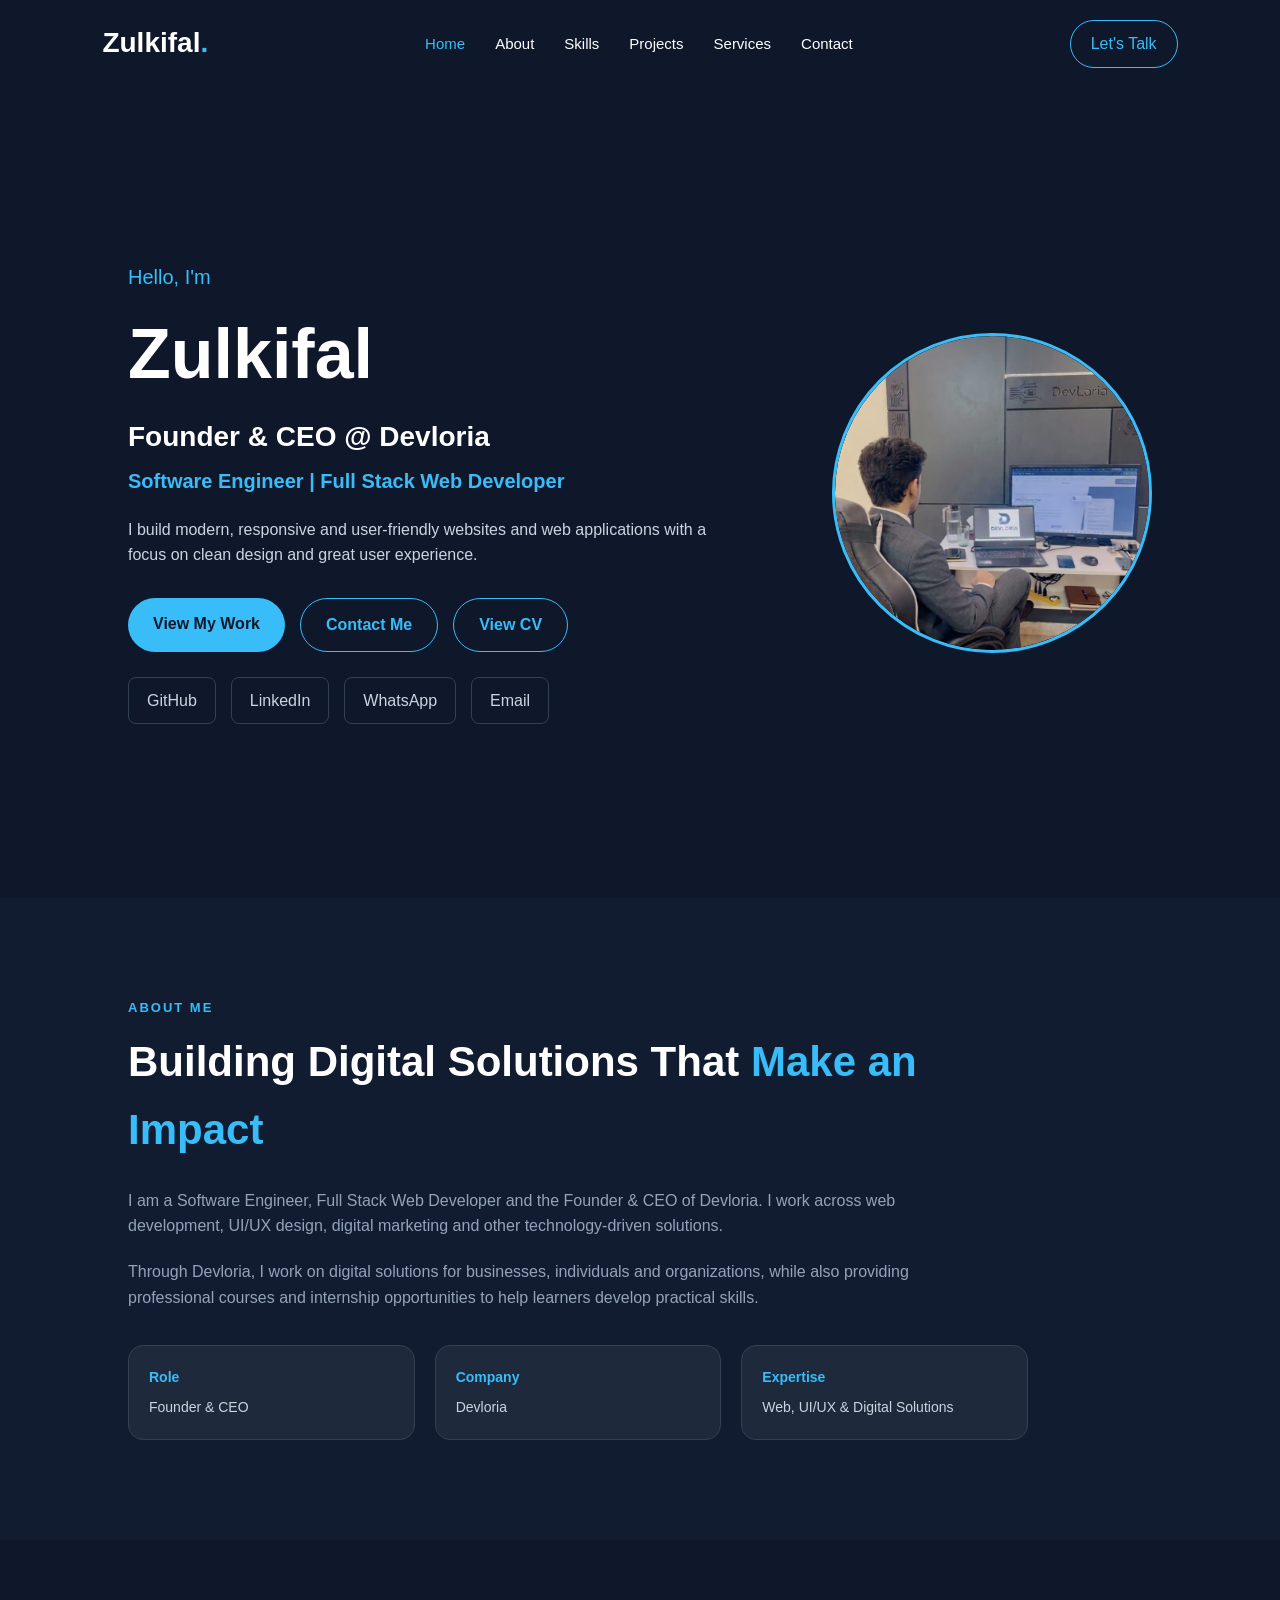
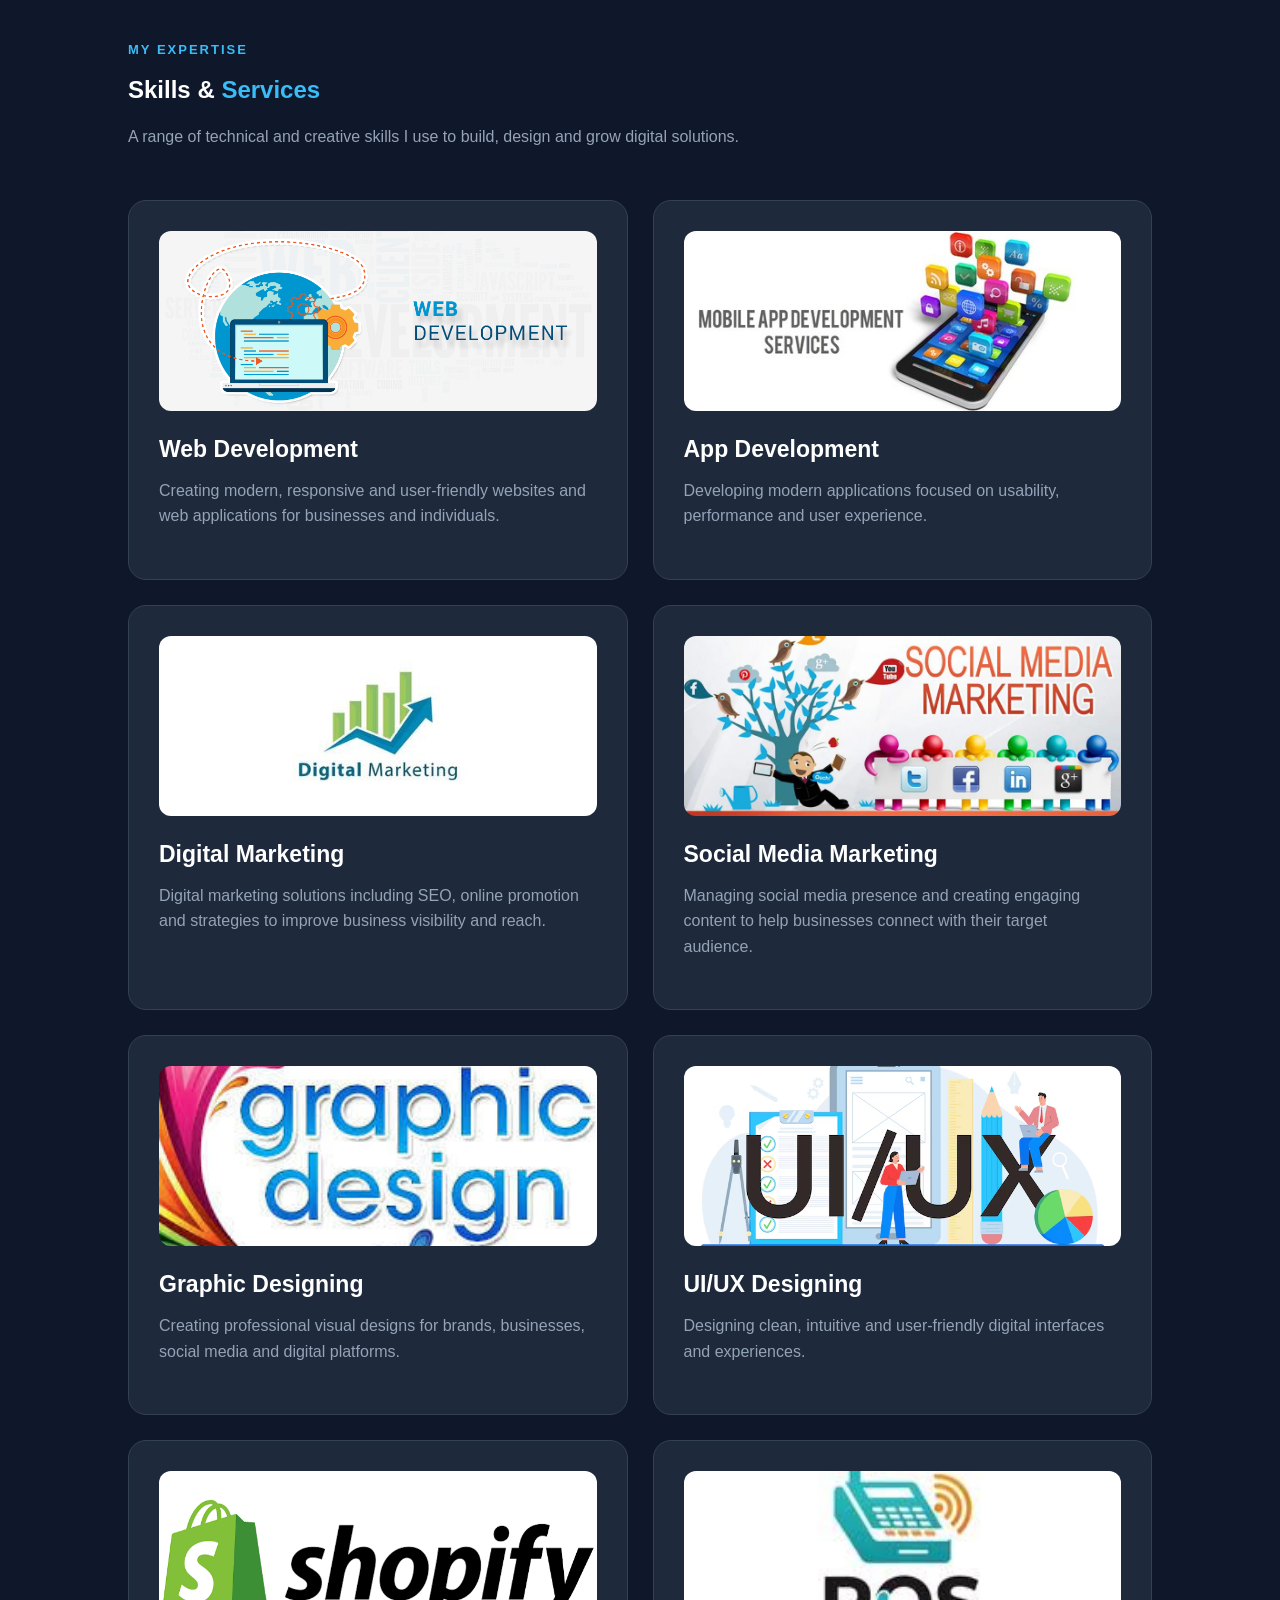
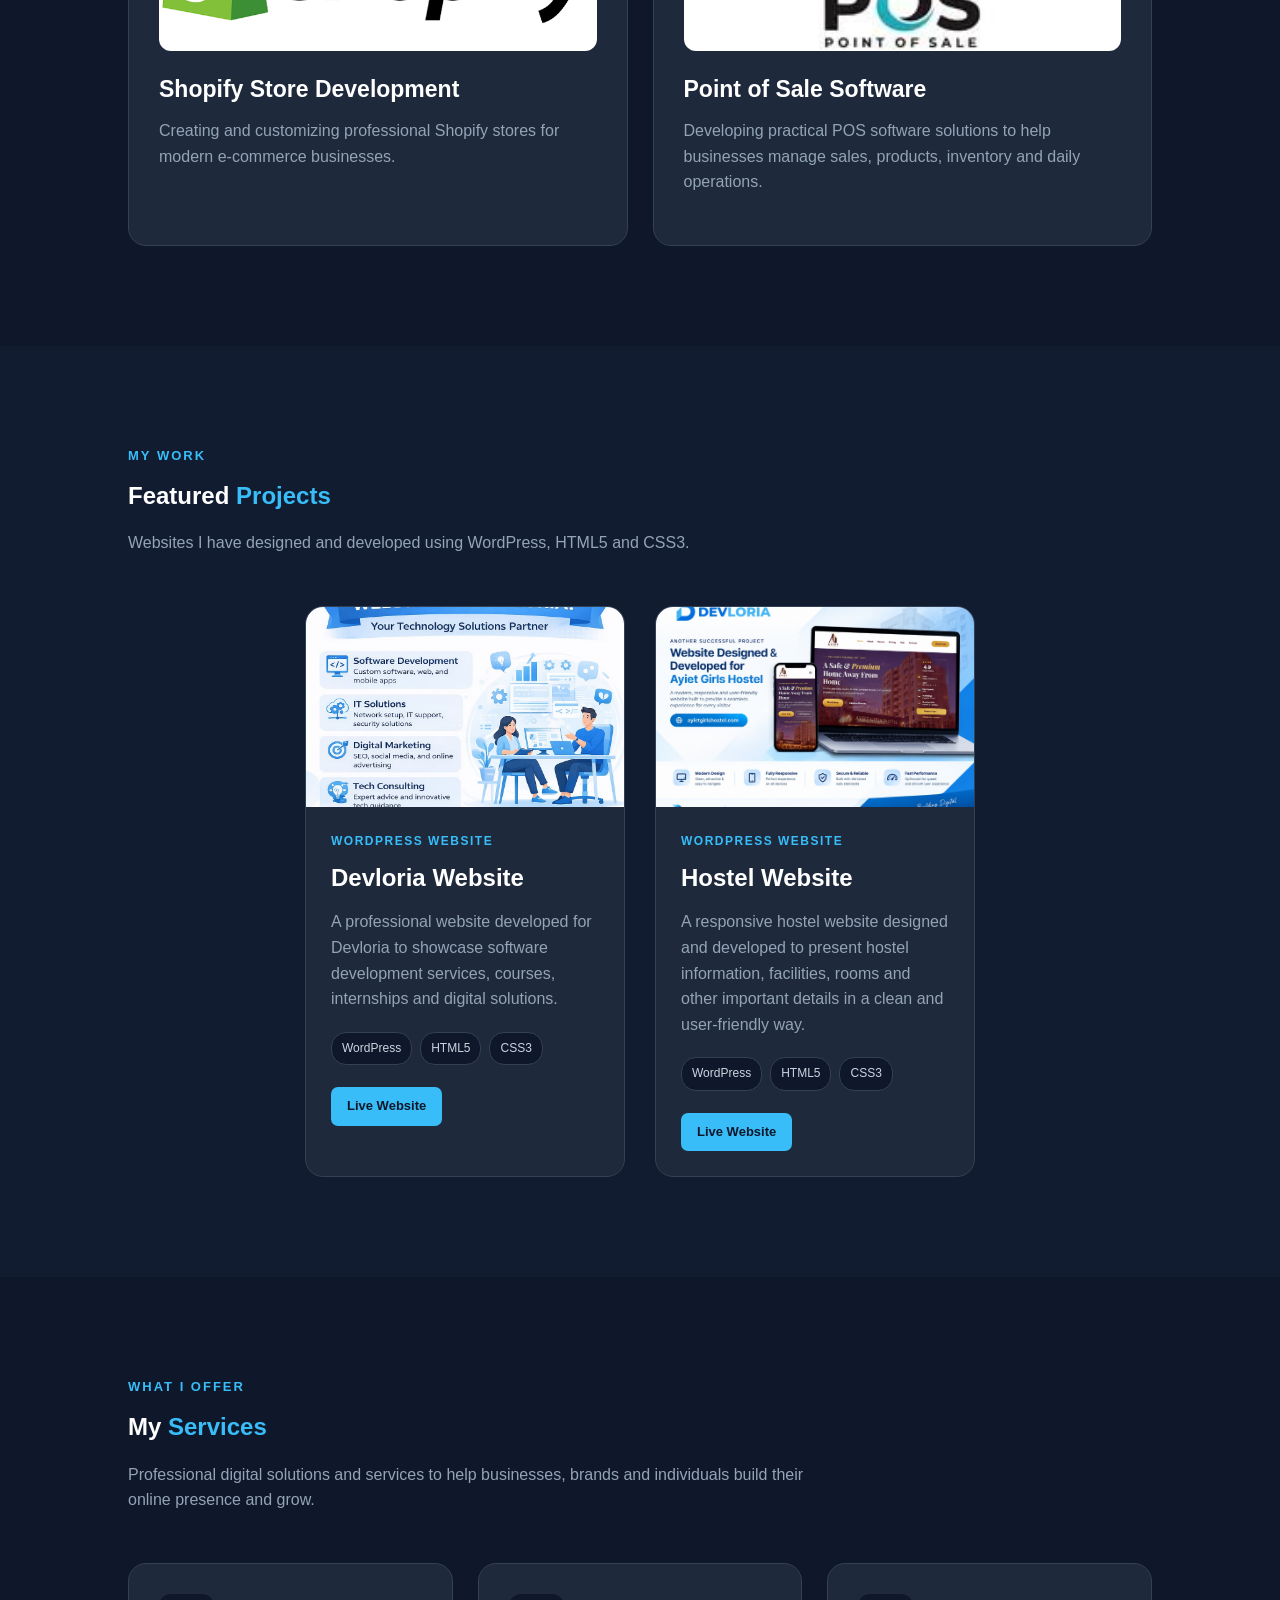
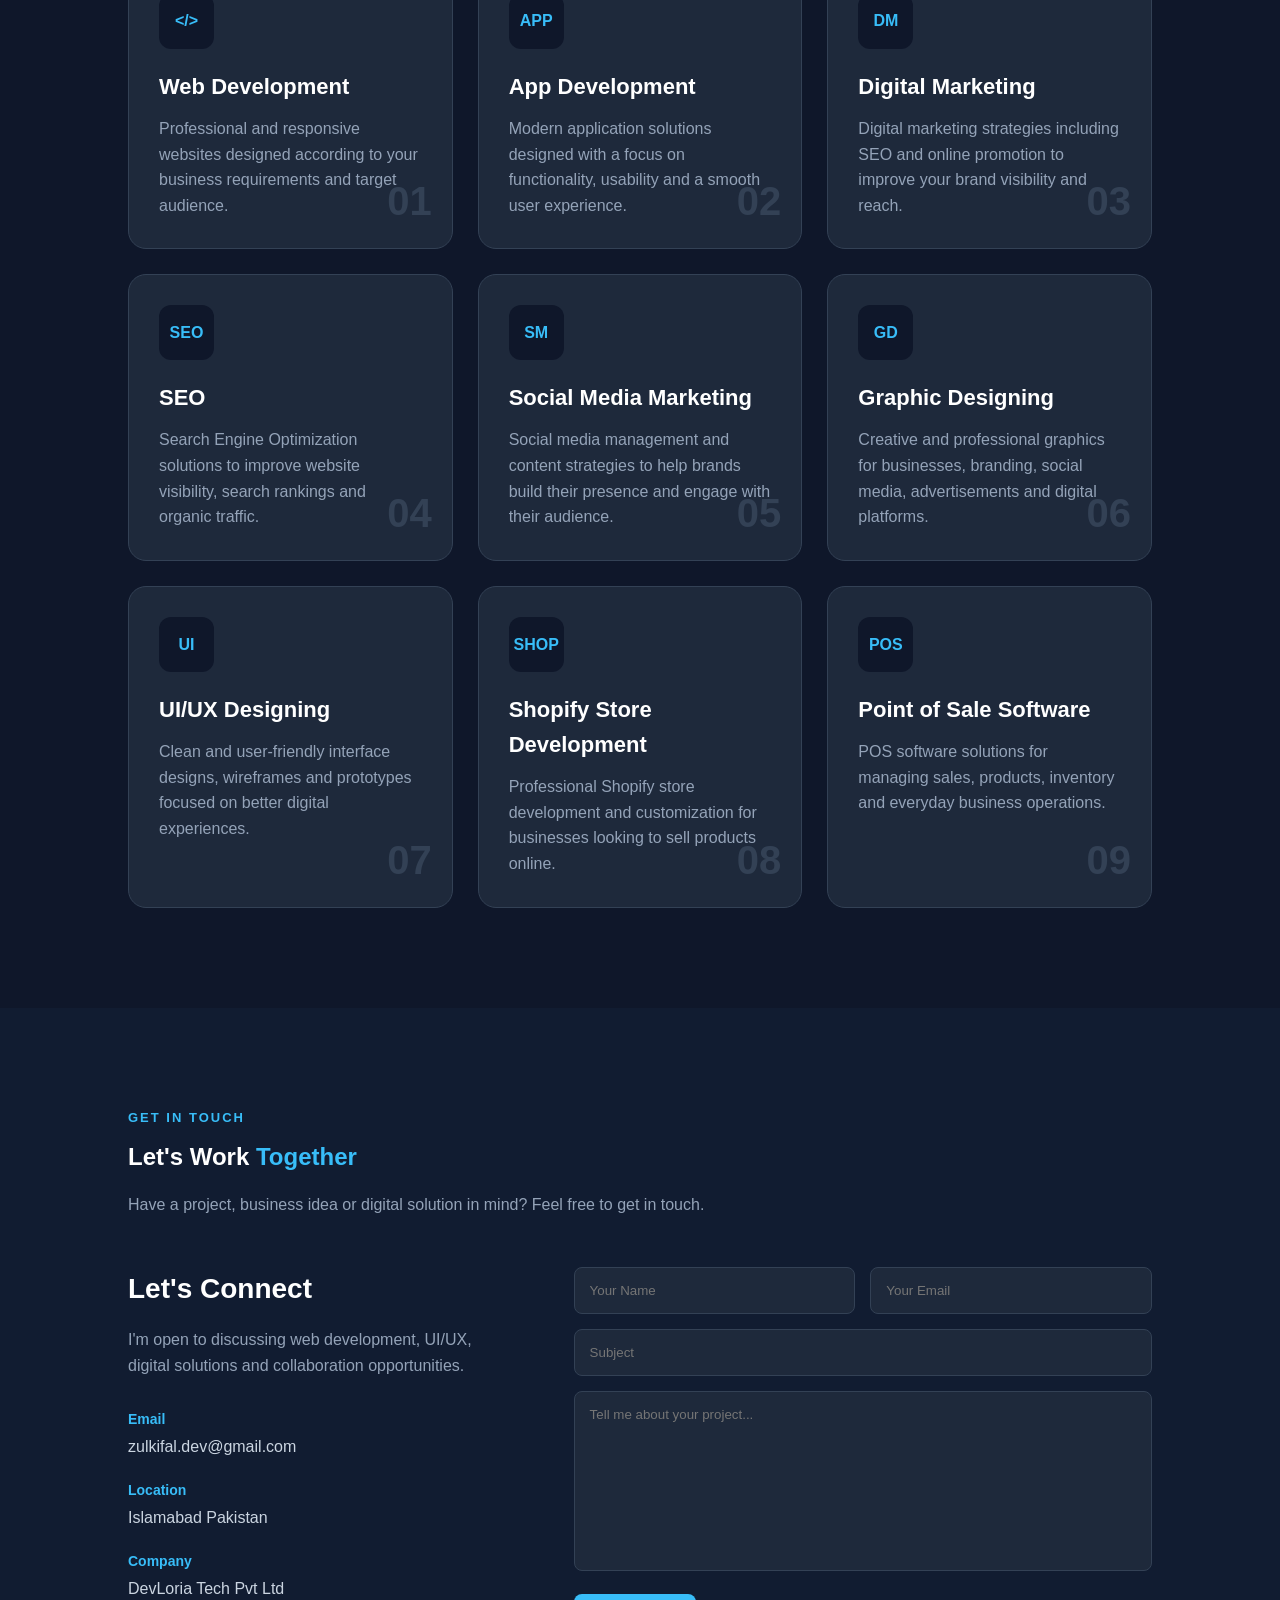
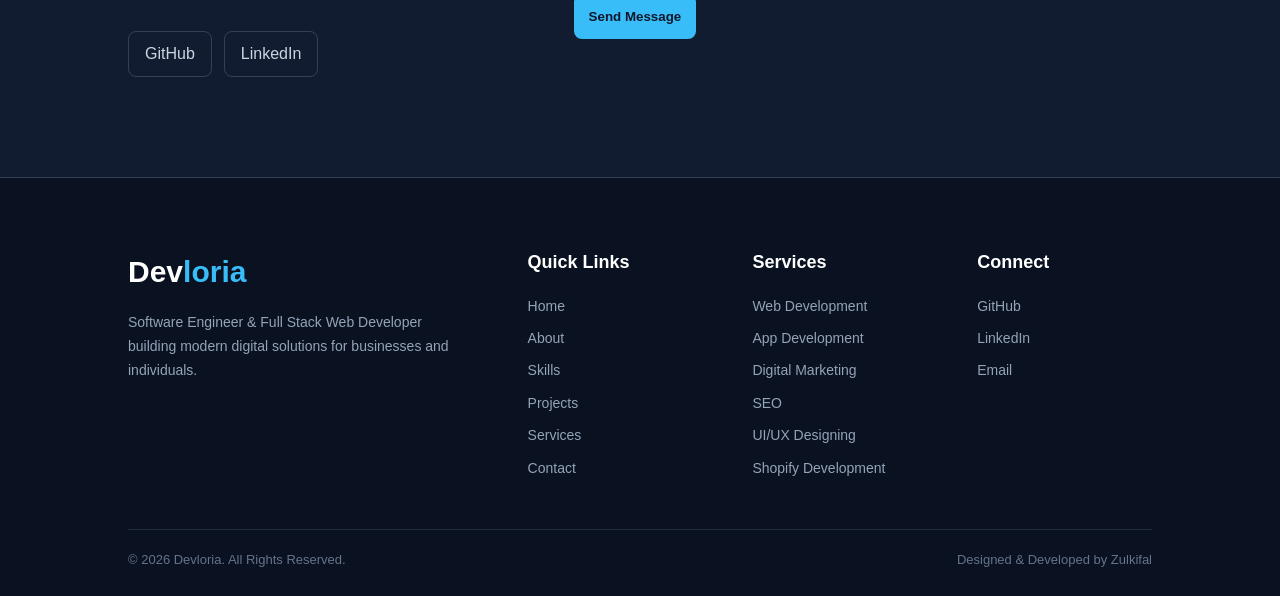
==== commit 999754fd: "Update index.html" ====
--- a/index.html
+++ b/index.html
@@ -22,6 +22,14 @@
     >
 
     <meta name="robots" content="index, follow">
+
+
+    <!-- ================= CANONICAL URL ================= -->
+
+    <link
+        rel="canonical"
+        href="https://zulkifalz.github.io/portfolio/"
+    >
 
 
     <!-- ================= PAGE TITLE ================= -->
@@ -58,8 +66,13 @@
     >
 
     <meta
+        property="og:url"
+        content="https://zulkifalz.github.io/portfolio/"
+    >
+
+    <meta
         property="og:image"
-        content="images/devloria.jpg"
+        content="https://zulkifalz.github.io/portfolio/images/devloria.jpg"
     >
 
 
@@ -82,7 +95,7 @@
 
     <meta
         name="twitter:image"
-        content="images/devloria.jpg"
+        content="https://zulkifalz.github.io/portfolio/images/devloria.jpg"
     >
 
 
@@ -92,6 +105,27 @@
         rel="stylesheet"
         href="style.css"
     >
+
+
+    <!-- ================= PERSON STRUCTURED DATA ================= -->
+
+<script type="application/ld+json">
+{
+  "@context": "https://schema.org",
+  "@type": "Person",
+  "name": "Zulkifal",
+  "url": "https://zulkifalz.github.io/portfolio/",
+  "jobTitle": "Software Engineer & Full Stack Web Developer",
+  "description": "Zulkifal is a Software Engineer and Full Stack Web Developer, Founder & CEO of Devloria.",
+  "worksFor": {
+    "@type": "Organization",
+    "name": "Devloria"
+  },
+  "sameAs": [
+    "https://github.com/zulkifalz"
+  ]
+}
+</script>
 
 </head>
 
